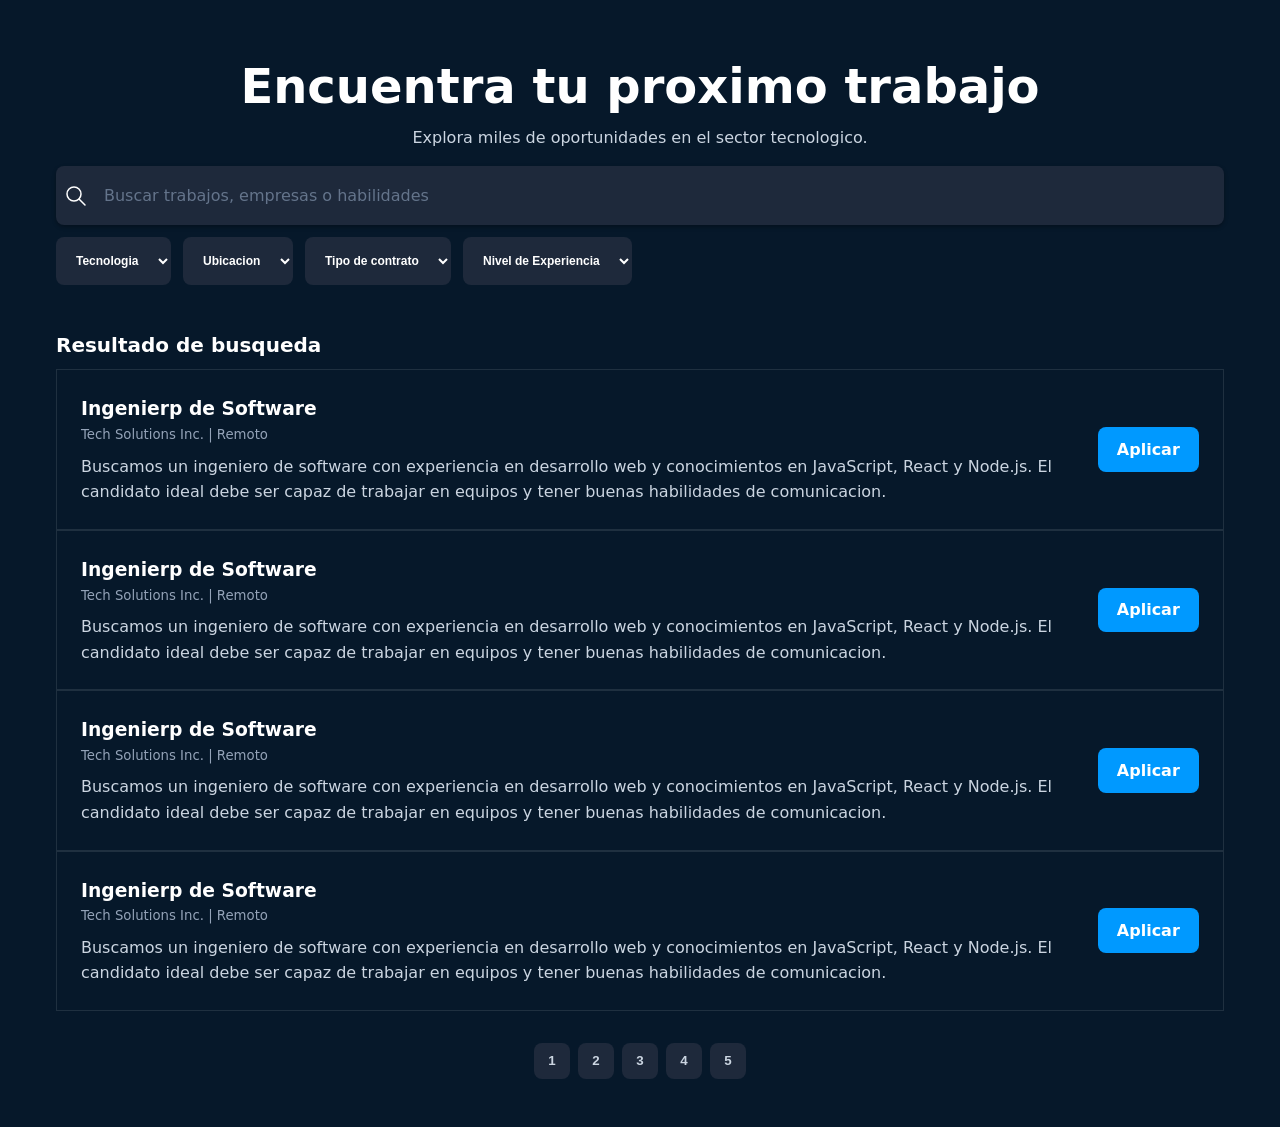
==== 00-html-css/devjobs/empleos-index.html @ 9289cde3 "feat:add view empleos" ====
<!DOCTYPE html>
<html lang="en">
<head>
    <meta charset="UTF-8">
    <meta name="viewport" content="width=device-width, initial-scale=1.0">
    <link rel="stylesheet" href="empleos.css">
    <title>Empleos</title>
</head>
<body>
    <main>
        <section>
            <header>
                 <h1>Encuentra tu proximo trabajo</h1>
                 <p>Explora miles de oportunidades en el sector tecnologico.</p>
                 <form action="search">
                    <div>
                        <div>
                            <svg xmlns="http://www.w3.org/2000/svg" width="24" height="24" viewBox="0 0 24 24" fill="none" stroke="currentColor" stroke-width="1.5" stroke-linecap="round" stroke-linejoin="round" class="icon icon-tabler icons-tabler-outline icon-tabler-search"><path stroke="none" d="M0 0h24v24H0z" fill="none" /><path d="M3 10a7 7 0 1 0 14 0a7 7 0 1 0 -14 0" /><path d="M21 21l-6 -6" /></svg>

                            <input type="text" placeholder="Buscar trabajos, empresas o habilidades">
                        </div>
                        
                       
                        <div>
                            <select name="lenguajes" id="lang">
                                <option value="#">Tecnologia</option>
                                <option value="javascript">JavaScript</option>
                                <option value="python">Python</option>
                            </select>
                            <select name="ubicacion" id="ubic">
                                <option value="#">Ubicacion</option>
                                <option value="lima">Lima</option>
                                <option value="ancahs">Ancahs</option>
                            </select>
                            <select name="contrato" id="tipo_contrato">
                                <option value="#">Tipo de contrato</option>
                                <option value="sunat">Sunat</option>
                                <option value="presencial">Presencial</option>
                            </select>
                            <select name="experiencia" id="nivel_experiencia">
                                <option value="#">Nivel de Experiencia</option>
                                <option value="junior">Junior</option>
                                <option value="senior">Senior</option>
                            </select>
                        </div>
                    </div>
                </form>
            </header>
            <main>
                <h2>Resultado de busqueda</h2>
                <article>
                    <div>
                        <h3>Ingenierp de Software</h3>
                        <h5>Tech Solutions Inc. | Remoto</h5>
                        <p>
                            Buscamos un ingeniero de software con experiencia en desarrollo web y conocimientos en JavaScript, React y Node.js. El candidato ideal debe ser capaz de trabajar en equipos y tener buenas habilidades de comunicacion.
                        </p>
                    </div>
                    <a>Aplicar</a>
                </article>
                <article>
                    <div>
                        <h3>Ingenierp de Software</h3>
                        <h5>Tech Solutions Inc. | Remoto</h5>
                        <p>
                            Buscamos un ingeniero de software con experiencia en desarrollo web y conocimientos en JavaScript, React y Node.js. El candidato ideal debe ser capaz de trabajar en equipos y tener buenas habilidades de comunicacion.
                        </p>
                    </div>
                    <a>Aplicar</a>
                </article>
                <article>
                    <div>
                        <h3>Ingenierp de Software</h3>
                        <h5>Tech Solutions Inc. | Remoto</h5>
                        <p>
                            Buscamos un ingeniero de software con experiencia en desarrollo web y conocimientos en JavaScript, React y Node.js. El candidato ideal debe ser capaz de trabajar en equipos y tener buenas habilidades de comunicacion.
                        </p>
                    </div>
                    <a>Aplicar</a>
                </article>
                <article>
                    <div>
                        <h3>Ingenierp de Software</h3>
                        <h5>Tech Solutions Inc. | Remoto</h5>
                        <p>
                            Buscamos un ingeniero de software con experiencia en desarrollo web y conocimientos en JavaScript, React y Node.js. El candidato ideal debe ser capaz de trabajar en equipos y tener buenas habilidades de comunicacion.
                        </p>
                    </div>
                    <a>Aplicar</a>
                </article>
            </main>
            <footer>
                <button>1</button>
                <button>2</button>
                <button>3</button>
                <button>4</button>
                <button>5</button>
            </footer>
        </section>
        
    </main>
</body>
</html>
---- 00-html-css/devjobs/empleos.css ----
* {
  padding: 0;
  margin: 0;
  box-sizing: border-box;
}

:root {
  --primary: #3b4550;
  --primary-dark: #0a3d66;
  --primary-hover: #0d5ba8;
  --primary-light: #09f;
  --background: #06182a;
  --text-primary: #ffffff;
  --text-secondary: #cbd5e1;
  --text-muted: #94a3b8;
  --border: rgba(255, 255, 255, 0.1);
  --card-bg: #1e293b;
  --shadow: rgba(0, 0, 0, 0.3);
  --input-bg: #1e293b;
  --hsla-example: hsla(210, 100%, 56%, 1);
}

@font-face {
  font-family: "Inter Variable";
  font-style: normal;
  font-display: swap;
  font-weight: 100 900;
  src: url(https://cdn.jsdelivr.net/fontsource/fonts/inter:vf@latest/latin-wght-normal.woff2)
    format("woff2-variations");
  unicode-range:
    U+0000-00FF, U+0131, U+0152-0153, U+02BB-02BC, U+02C6, U+02DA, U+02DC,
    U+0304, U+0308, U+0329, U+2000-206F, U+20AC, U+2122, U+2191, U+2193, U+2212,
    U+2215, U+FEFF, U+FFFD;
}

body {
  font-family: system-ui;
  background-color: var(--background);
  color: var(--text-primary);
  min-height: 100vh;
  line-height: 1.6;
}

main > section:nth-child(1) {
  display: flex;
  flex-direction: column;
  max-width: 1200px;
  margin: 0 auto;
  padding: 2rem 1rem 3rem;
}

main > section:nth-child(1) header {
  text-align: center;
  padding-bottom: 1rem;

  h1 {
    padding-top: 1rem;
    font-size: 3rem;
    font-weight: 600;
  }

  p {
    font-weight: 400;
    padding-bottom: 1rem;
    color: var(--text-secondary);
  }
}

form {
  width: 100%;
  margin: 0 auto;
}

form > div {
  display: flex;
  flex-direction: column;
  align-items: center;
}

form > div > div:nth-child(1) {
  display: flex;
  align-items: center;
  background-color: var(--input-bg);
  border-radius: 0.5rem;
  box-shadow: 0 2px 4px var(--shadow);
  padding: 0.5rem;
  gap: 0.5rem;
  width: 100%;
}

form input[type="text"] {
  flex: 1;
  background-color: transparent;
  border: none;
  outline: none;
  color: white;
  padding: 0.75rem 0.5rem;
  font-size: 1rem;
  font-family: inherit;
}

form input[type="text"]::placeholder {
  color: #64748b;
}

form > div > div:nth-child(2) {
  display: flex;
  width: 100%;
  justify-content: flex-start;
}

form select {
  padding: 1rem;
  font-size: 0.75rem;
  font-weight: 700;
  background-color: var(--input-bg);
  color: white;
  border: none;
  margin: 0.75rem 0.75rem 0.75rem 0;
  border-radius: 0.5rem;
}

section > main {
  display: flex;
  flex-direction: column;
  margin-top: 1rem;

  h2 {
    font-size: 1.25rem;
    margin-bottom: 0.5rem;
  }

  article {
    display: flex;
    border: solid 1px var(--border);
    padding: 1rem;
    justify-content: space-between;
    align-items: center;
    gap: 1rem;
    padding: 1.5rem;

    h5 {
      font-weight: 500;
      color: var(--text-muted);
      margin-bottom: 0.5rem;
    }

    p {
      color: var(--text-secondary);
    }
    a {
      flex-shrink: 0;
      background-color: var(--primary-light);
      color: white;
      text-decoration: none;
      padding: 0.6rem 1.2rem;
      border-radius: 0.5rem;
      font-weight: 600;
    }
  }
}

footer {
  display: flex;
  justify-content: center;
  gap: 0.5rem;
  margin-top: 2rem;

  button {
    width: 2.25rem;
    height: 2.25rem;
    font-weight: 700;
    border: none;
    border-radius: 0.5rem;
    background-color: var(--input-bg);
    color: var(--text-secondary);
    cursor: pointer;
  }
}

@media (max-width: 786px) {
  main > section:nth-child(1) > header > h1 {
    font-size: 2rem;
  }

  main > section:nth-child(1) > header p {
    font-size: 0.9rem;
  }

  form > div > div:nth-child(2) {
    flex-direction: column;
    align-items: stretch;
  }

  form input[type="text"] {
    font-size: 1rem;
    padding: 0.5rem 0.5rem;
  }

  form select {
    width: 100%;
    margin: 0.5rem 0 0;
  }

  article {
    flex-direction: column;
    align-items: stretch;
    text-align: justify;
  }

  article a {
    align-self: center;
  }
}

@media (max-width: 480px) {
  main > section:nth-child(1) > header h1 {
    font-size: 1.5rem;
  }

  form input[type="text"] {
    font-size: 0.75rem;
    padding: 0.2rem 0.2rem;

    svg {
      font-size: 0.5rem;
    }
  }
}
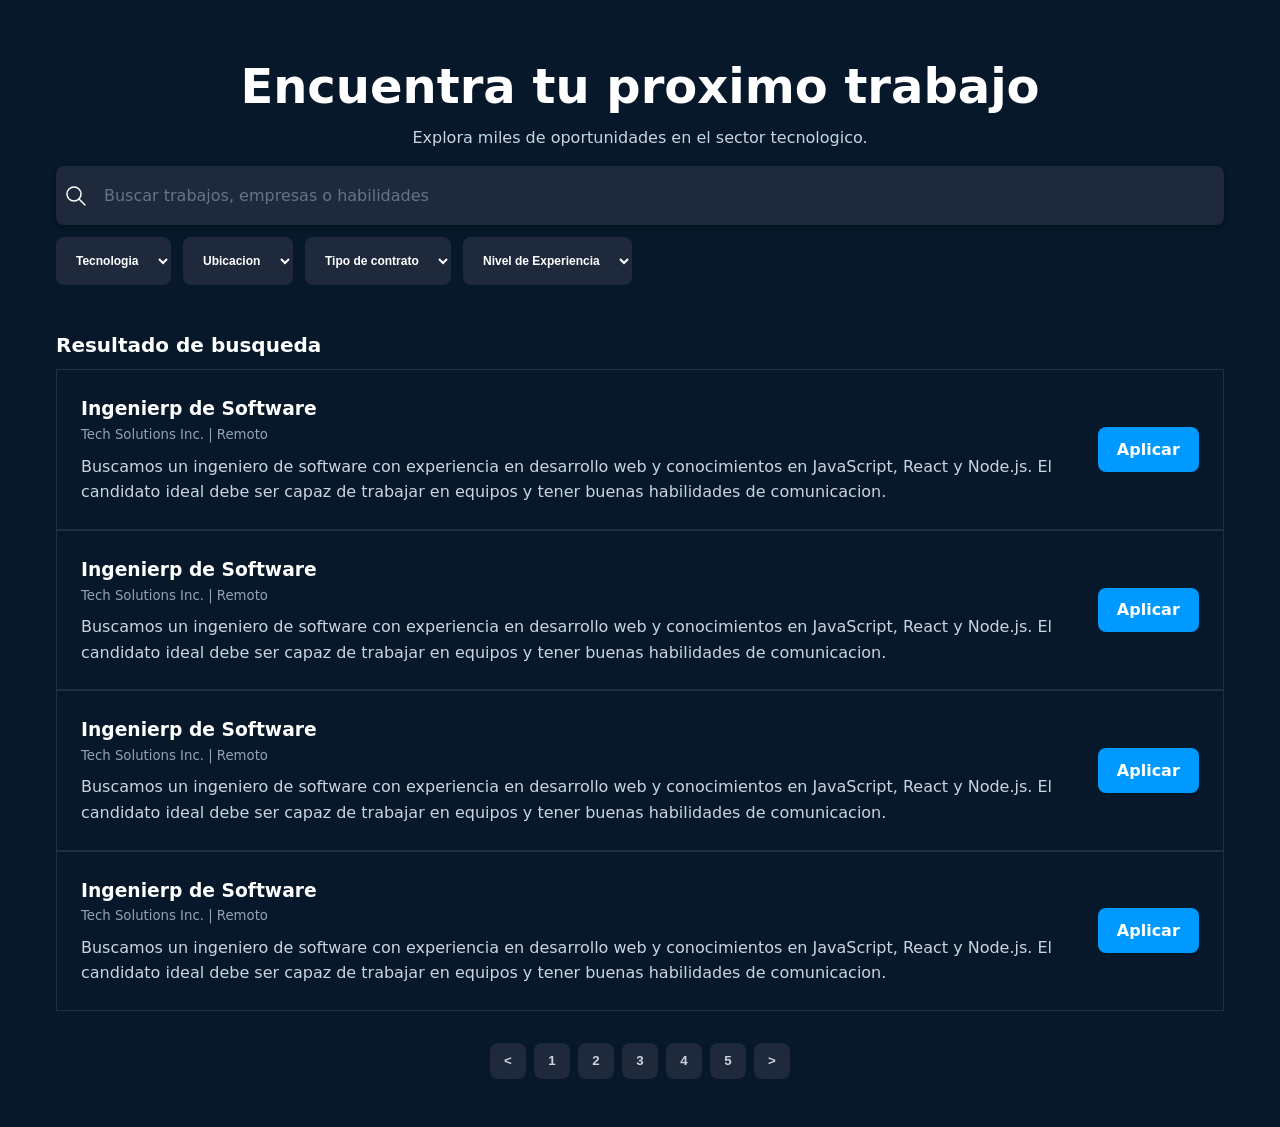
==== commit 2ea983ea: "feat: update employes" ====
--- a/00-html-css/devjobs/empleos-index.html
+++ b/00-html-css/devjobs/empleos-index.html
@@ -56,7 +56,7 @@
                             Buscamos un ingeniero de software con experiencia en desarrollo web y conocimientos en JavaScript, React y Node.js. El candidato ideal debe ser capaz de trabajar en equipos y tener buenas habilidades de comunicacion.
                         </p>
                     </div>
-                    <a>Aplicar</a>
+                    <a href="#" target="_blank">Aplicar</a>
                 </article>
                 <article>
                     <div>
@@ -66,7 +66,7 @@
                             Buscamos un ingeniero de software con experiencia en desarrollo web y conocimientos en JavaScript, React y Node.js. El candidato ideal debe ser capaz de trabajar en equipos y tener buenas habilidades de comunicacion.
                         </p>
                     </div>
-                    <a>Aplicar</a>
+                    <a href="#" target="_blank">Aplicar</a>
                 </article>
                 <article>
                     <div>
@@ -76,7 +76,7 @@
                             Buscamos un ingeniero de software con experiencia en desarrollo web y conocimientos en JavaScript, React y Node.js. El candidato ideal debe ser capaz de trabajar en equipos y tener buenas habilidades de comunicacion.
                         </p>
                     </div>
-                    <a>Aplicar</a>
+                    <a href="#" target="_blank">Aplicar</a>
                 </article>
                 <article>
                     <div>
@@ -86,15 +86,17 @@
                             Buscamos un ingeniero de software con experiencia en desarrollo web y conocimientos en JavaScript, React y Node.js. El candidato ideal debe ser capaz de trabajar en equipos y tener buenas habilidades de comunicacion.
                         </p>
                     </div>
-                    <a>Aplicar</a>
+                    <a href="#" target="_blank">Aplicar</a>
                 </article>
             </main>
             <footer>
+                <button>&lt;</button>
                 <button>1</button>
                 <button>2</button>
                 <button>3</button>
                 <button>4</button>
                 <button>5</button>
+                <button>&gt;</button>
             </footer>
         </section>
         
--- a/00-html-css/devjobs/empleos.css
+++ b/00-html-css/devjobs/empleos.css
@@ -156,6 +156,15 @@
       padding: 0.6rem 1.2rem;
       border-radius: 0.5rem;
       font-weight: 600;
+      cursor: pointer;
+
+      &:hover,/* psoudo clase que indica cuando el mouse esta encima del boton */
+      &:focus {
+        /* psoudo clase que indica cuando el boton esta enfocado */
+        background-color: var(--primary-dark);
+        color: white;
+        outline: 2px solid var(--primary-dark);
+      }
     }
   }
 }
@@ -175,6 +184,14 @@
     background-color: var(--input-bg);
     color: var(--text-secondary);
     cursor: pointer;
+
+    &:hover,/* psoudo clase que indica cuando el mouse esta encima del boton */
+    &:focus {
+      /* psoudo clase que indica cuando el boton esta enfocado */
+      background-color: var(--primary-light);
+      color: white;
+      outline: 2px solid var(--primary-light);
+    }
   }
 }
 
